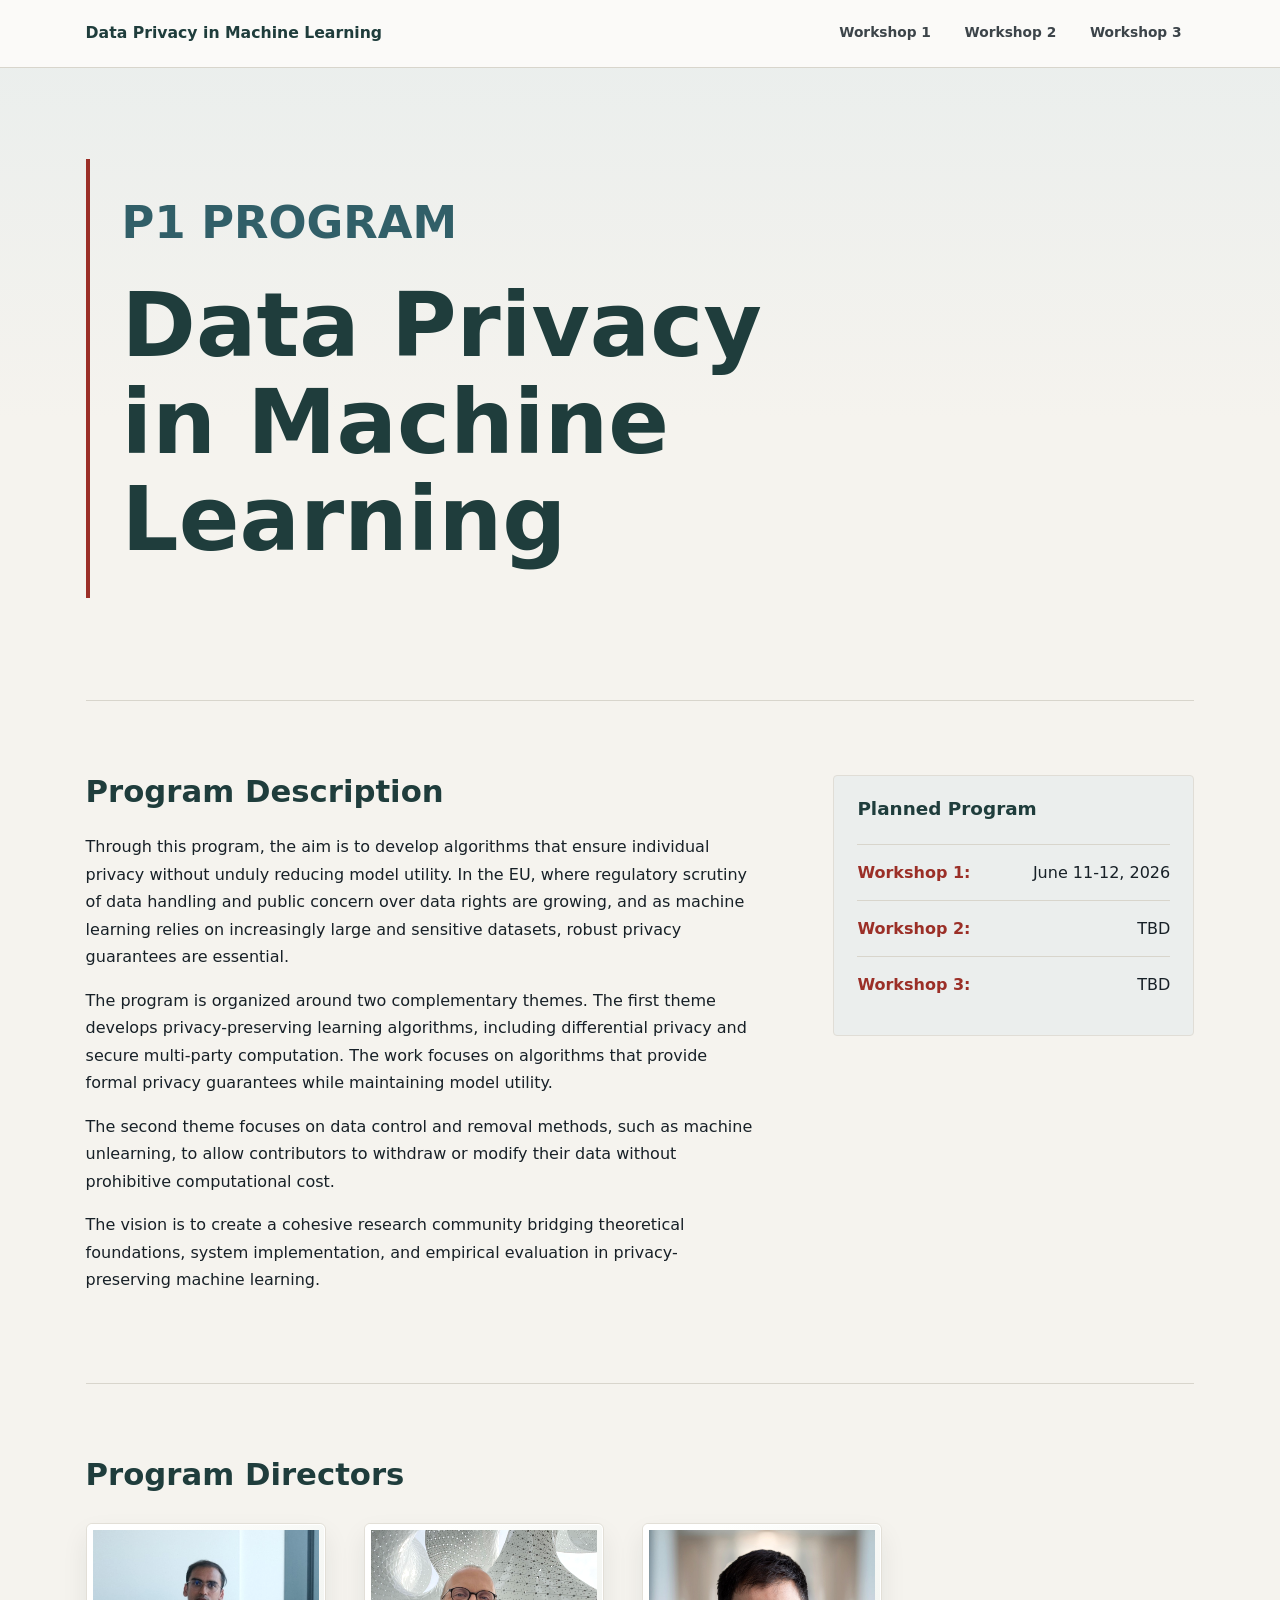
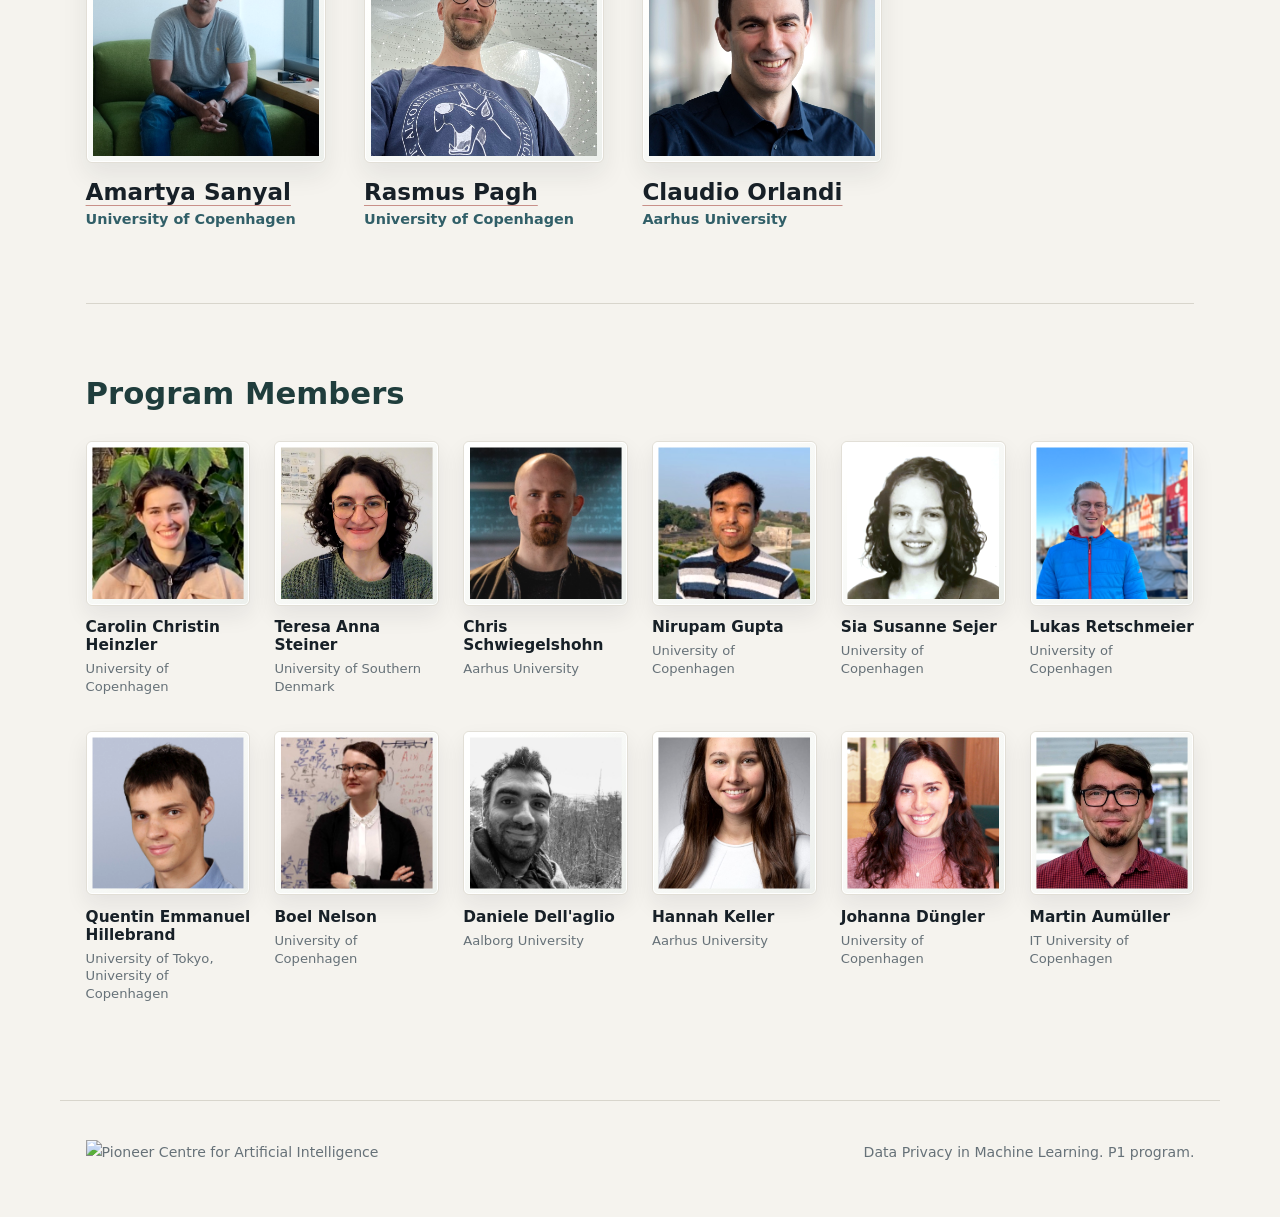
==== index.html @ f310399b "Publish P1 DPML website" ====
<!doctype html>
<html lang="en">
  <head>
    <meta charset="utf-8">
    <meta name="viewport" content="width=device-width, initial-scale=1">
    <title>Data Privacy in Machine Learning</title>
    <link rel="stylesheet" href="assets/styles.css">
  </head>
  <body>
    <header class="site-header">
      <nav class="nav" aria-label="Primary navigation">
        <a class="brand" href="index.html">Data Privacy in Machine Learning</a>
        <div class="menu" aria-label="Workshops">
          <a href="workshops/workshop-1.html">Workshop 1</a>
          <a href="workshops/workshop-2.html">Workshop 2</a>
          <a href="workshops/workshop-3.html">Workshop 3</a>
        </div>
      </nav>
    </header>

    <main>
      <section class="hero">
        <p class="eyebrow"><a href="https://www.aicentre.dk/the-centre-p1">P1 Program</a></p>
        <h1>Data Privacy in Machine Learning</h1>
      </section>

      <section class="section two-column" aria-labelledby="program-description">
        <div>
          <h2 id="program-description">Program Description</h2>
          <p>
            Through this program, the aim is to develop algorithms that ensure individual privacy without unduly reducing model utility. In the EU, where regulatory scrutiny of data handling and public concern over data rights are growing, and as machine learning relies on increasingly large and sensitive datasets, robust privacy guarantees are essential.
          </p>
          <p>
            The program is organized around two complementary themes. The first theme develops privacy-preserving learning algorithms, including differential privacy and secure multi-party computation. The work focuses on algorithms that provide formal privacy guarantees while maintaining model utility.
          </p>
          <p>
            The second theme focuses on data control and removal methods, such as machine unlearning, to allow contributors to withdraw or modify their data without prohibitive computational cost.
          </p>
          <p>
            The vision is to create a cohesive research community bridging theoretical foundations, system implementation, and empirical evaluation in privacy-preserving machine learning.
          </p>
        </div>
        <aside aria-labelledby="program-facts">
          <h2 id="program-facts">Planned Program</h2>
          <ul class="plain-list">
            <li><strong>Workshop 1:</strong> June 11-12, 2026</li>
            <li><strong>Workshop 2:</strong> TBD</li>
            <li><strong>Workshop 3:</strong> TBD</li>
          </ul>
        </aside>
      </section>

      <section class="section" aria-labelledby="directors">
        <h2 id="directors">Program Directors</h2>
        <div class="director-grid">
          <article class="director">
            <img src="assets/people/amartya-sanyal.jpg" alt="Amartya Sanyal">
            <h3><a href="https://amartya18x.github.io/">Amartya Sanyal</a></h3>
            <p>University of Copenhagen</p>
          </article>
          <article class="director">
            <img src="assets/people/rasmus-pagh.jpg" alt="Rasmus Pagh">
            <h3><a href="https://rasmuspagh.net/">Rasmus Pagh</a></h3>
            <p>University of Copenhagen</p>
          </article>
          <article class="director">
            <img src="assets/people/claudio-orlandi.jpg" alt="Claudio Orlandi">
            <h3><a href="https://users-cs.au.dk/orlandi/">Claudio Orlandi</a></h3>
            <p>Aarhus University</p>
          </article>
        </div>
      </section>

      <section class="section" aria-labelledby="members">
        <h2 id="members">Program Members</h2>
        <div class="member-grid" data-randomize-members>
          <article class="member">
            <img src="assets/people/boel-nelson.jpg" alt="Boel Nelson">
            <div><h3>Boel Nelson</h3><p>University of Copenhagen</p></div>
          </article>
          <article class="member">
            <img src="assets/people/carolin-christin-heinzler.jpg" alt="Carolin Christin Heinzler">
            <div><h3>Carolin Christin Heinzler</h3><p>University of Copenhagen</p></div>
          </article>
          <article class="member">
            <img src="assets/people/chris-schwiegelshohn.jpg" alt="Chris Schwiegelshohn">
            <div><h3>Chris Schwiegelshohn</h3><p>Aarhus University</p></div>
          </article>
          <article class="member">
            <img src="assets/people/daniele-dellaglio.jpg" alt="Daniele Dell'aglio">
            <div><h3>Daniele Dell'aglio</h3><p>Aalborg University</p></div>
          </article>
          <article class="member">
            <img src="assets/people/hannah-keller.jpg" alt="Hannah Keller">
            <div><h3>Hannah Keller</h3><p>Aarhus University</p></div>
          </article>
          <article class="member">
            <img src="assets/people/johanna-dungler.png" alt="Johanna Duengler">
            <div><h3>Johanna D&uuml;ngler</h3><p>University of Copenhagen</p></div>
          </article>
          <article class="member">
            <img src="assets/people/lukas-retschmeier.png" alt="Lukas Retschmeier">
            <div><h3>Lukas Retschmeier</h3><p>University of Copenhagen</p></div>
          </article>
          <article class="member">
            <img src="assets/people/martin-aumuller.jpg" alt="Martin Aumueller">
            <div><h3>Martin Aum&uuml;ller</h3><p>IT University of Copenhagen</p></div>
          </article>
          <article class="member">
            <img src="assets/people/nirupam-gupta.jpg" alt="Nirupam Gupta">
            <div><h3>Nirupam Gupta</h3><p>University of Copenhagen</p></div>
          </article>
          <article class="member">
            <img src="assets/people/quentin-emmanuel-hillebrand.jpg" alt="Quentin Emmanuel Hillebrand">
            <div><h3>Quentin Emmanuel Hillebrand</h3><p>University of Tokyo, University of Copenhagen</p></div>
          </article>
          <article class="member">
            <img src="assets/people/sia-susanne-sejer.jpg" alt="Sia Susanne Sejer">
            <div><h3>Sia Susanne Sejer</h3><p>University of Copenhagen</p></div>
          </article>
          <article class="member">
            <img src="assets/people/teresa-anna-steiner.jpg" alt="Teresa Anna Steiner">
            <div><h3>Teresa Anna Steiner</h3><p>University of Southern Denmark</p></div>
          </article>
        </div>
      </section>

    </main>

    <footer class="footer">
      <img class="footer-logo" src="https://media.licdn.com/dms/image/sync/v2/D4E27AQHSEIKapRSCYQ/articleshare-shrink_800/B4EZ2wB6bpIcAI-/0/1776774785412?e=2147483647&amp;v=beta&amp;t=bI_dzwOwftKAzQKsK8xwk6hrCPCp78a0L--nVTw03iE" alt="Pioneer Centre for Artificial Intelligence">
      <p>Data Privacy in Machine Learning. P1 program.</p>
    </footer>
    <script>
      (function () {
        const grid = document.querySelector("[data-randomize-members]");
        if (!grid) return;

        const members = Array.from(grid.children);
        for (let index = members.length - 1; index > 0; index -= 1) {
          const swapIndex = Math.floor(Math.random() * (index + 1));
          [members[index], members[swapIndex]] = [members[swapIndex], members[index]];
        }

        members.forEach((member) => grid.appendChild(member));
      })();
    </script>
  </body>
</html>
---- assets/styles.css ----
:root {
  color-scheme: light;
  --bg: #f5f3ee;
  --text: #172027;
  --muted: #667178;
  --line: #d8d5cc;
  --accent: #9b2f27;
  --accent-quiet: #315f68;
  --soft: #ebe8df;
  --ice: #dfe9eb;
  --pine: #1f3d3c;
  --white: #ffffff;
}

* {
  box-sizing: border-box;
}

body {
  margin: 0;
  background:
    linear-gradient(180deg, rgba(223, 233, 235, 0.55) 0, rgba(245, 243, 238, 0) 420px),
    var(--bg);
  color: var(--text);
  font-family: ui-sans-serif, system-ui, -apple-system, BlinkMacSystemFont, "Segoe UI", sans-serif;
  font-size: 16px;
  line-height: 1.72;
  font-kerning: normal;
  text-rendering: optimizeLegibility;
}

a {
  color: inherit;
  text-decoration-color: color-mix(in srgb, var(--accent), transparent 62%);
  text-decoration-thickness: 1px;
  text-underline-offset: 0.2em;
}

a:hover {
  color: var(--accent);
}

.site-header {
  position: sticky;
  top: 0;
  z-index: 10;
  background: color-mix(in srgb, var(--bg), white 58%);
  border-bottom: 1px solid var(--line);
  backdrop-filter: blur(18px);
}

.nav {
  display: flex;
  align-items: center;
  justify-content: space-between;
  gap: 1.5rem;
  max-width: 1160px;
  margin: 0 auto;
  padding: 1rem 1.6rem;
}

.brand {
  color: var(--pine);
  font-size: 0.98rem;
  font-weight: 720;
  line-height: 1.2;
  text-decoration: none;
}

.menu {
  display: flex;
  flex-wrap: wrap;
  gap: 0.5rem;
  justify-content: flex-end;
}

.menu a {
  display: inline-flex;
  align-items: center;
  min-height: 2.1rem;
  padding: 0.28rem 0.74rem;
  border: 1px solid transparent;
  border-radius: 3px;
  background: transparent;
  color: color-mix(in srgb, var(--text), transparent 16%);
  font-size: 0.86rem;
  font-weight: 650;
  text-decoration: none;
  white-space: nowrap;
}

.menu a:hover,
.menu a[aria-current="page"] {
  background: var(--pine);
  border-color: var(--pine);
  color: #f9f7f0;
}

main {
  max-width: 1160px;
  margin: 0 auto;
  padding: 5.7rem 1.6rem 6.1rem;
}

.hero {
  position: relative;
  max-width: 980px;
  margin-bottom: 6.4rem;
  padding: 1.6rem 0 1.9rem 2rem;
  border-left: 4px solid var(--accent);
}

.eyebrow {
  margin: 0 0 1rem;
  color: var(--accent-quiet);
  font-size: clamp(1.32rem, 3.5vw, 2.9rem);
  font-weight: 780;
  letter-spacing: 0;
  text-transform: uppercase;
}

.eyebrow a {
  color: inherit;
  text-decoration: none;
}

.eyebrow a:hover {
  color: var(--accent);
}

h1,
h2,
h3 {
  line-height: 1.08;
  letter-spacing: 0;
}

h1 {
  margin: 0;
  color: var(--pine);
  font-size: clamp(2.65rem, 7vw, 5.8rem);
  font-weight: 740;
  max-width: 11.2ch;
}

h2 {
  margin: 0 0 1.55rem;
  color: var(--pine);
  font-size: clamp(1.45rem, 2.4vw, 2.05rem);
  font-weight: 720;
}

h3 {
  margin: 0 0 0.35rem;
  font-size: 1.05rem;
  font-weight: 720;
}

.lede {
  max-width: 720px;
  margin: 1.8rem 0 0;
  color: #435158;
  font-size: clamp(1.08rem, 1.7vw, 1.28rem);
  line-height: 1.58;
}

.section {
  padding-top: 4.6rem;
  margin-top: 4.6rem;
  border-top: 1px solid var(--line);
}

.section > p {
  max-width: 780px;
}

.section p {
  margin-top: 0;
}

.two-column {
  display: grid;
  grid-template-columns: minmax(0, 1.3fr) minmax(260px, 0.7fr);
  gap: 4.8rem;
  align-items: start;
}

.two-column aside {
  padding: 1.45rem;
  background: color-mix(in srgb, var(--ice), transparent 52%);
  border: 1px solid color-mix(in srgb, var(--line), white 20%);
  border-radius: 4px;
}

.two-column aside h2 {
  font-size: 1.15rem;
}

.plain-list {
  list-style: none;
  margin: 0;
  padding: 0;
}

.plain-list li {
  display: flex;
  justify-content: space-between;
  gap: 1.5rem;
  padding: 0.86rem 0;
  border-top: 1px solid var(--line);
}

.plain-list strong {
  color: var(--accent);
  font-weight: 760;
}

.people-list {
  display: grid;
  gap: 1.25rem;
  margin-top: 1.5rem;
}

.director-grid {
  display: grid;
  grid-template-columns: repeat(3, minmax(0, 240px));
  gap: 2.4rem;
  margin-top: 2rem;
  justify-content: start;
}

.director {
  min-width: 0;
}

.director,
.member {
  position: relative;
}

.director img {
  display: block;
  width: 100%;
  aspect-ratio: 1;
  padding: 0.38rem;
  border: 1px solid color-mix(in srgb, var(--line), white 10%);
  border-radius: 6px;
  background:
    linear-gradient(135deg, rgba(255, 255, 255, 0.84), rgba(223, 233, 235, 0.48)),
    var(--soft);
  object-fit: cover;
  filter: saturate(0.96) contrast(1.04) brightness(1.01);
  box-shadow:
    inset 0 0 0 1px rgba(255, 255, 255, 0.72),
    0 12px 26px rgba(23, 32, 39, 0.08);
  transition: filter 180ms ease, transform 180ms ease, box-shadow 180ms ease, border-color 180ms ease;
}

.director img:hover {
  border-color: color-mix(in srgb, var(--accent-quiet), white 42%);
  filter: saturate(1.03) contrast(1.05) brightness(1.02);
  transform: translateY(-3px);
  box-shadow:
    inset 0 0 0 1px rgba(255, 255, 255, 0.8),
    0 20px 38px rgba(23, 32, 39, 0.12);
}

.director h3 {
  margin: 1.05rem 0 0.18rem;
  color: var(--text);
  font-size: clamp(1.22rem, 1.8vw, 1.55rem);
  font-weight: 760;
  line-height: 1.08;
}

.director h3 a {
  color: inherit;
  text-decoration-color: color-mix(in srgb, var(--accent), transparent 50%);
}

.director h3 a:hover {
  color: var(--accent);
}

.director p {
  margin: 0.3rem 0 0;
  color: var(--accent-quiet);
  font-size: 0.9rem;
  font-weight: 680;
  line-height: 1.35;
}

.person {
  display: grid;
  grid-template-columns: 92px minmax(0, 1fr);
  gap: 1rem;
  align-items: center;
  padding-top: 1.25rem;
  border-top: 1px solid var(--line);
}

.person-photo {
  width: 92px;
  height: 92px;
  background: var(--soft);
  border: 1px solid var(--line);
  border-radius: 1px;
}

.person-photo {
  display: block;
  object-fit: cover;
}

.placeholder-photo {
  object-fit: contain;
}

.person p {
  margin: 0;
  color: var(--muted);
  font-size: 0.95rem;
}

.member-grid {
  display: grid;
  grid-template-columns: repeat(auto-fit, minmax(150px, 1fr));
  gap: 2.2rem 1.5rem;
  margin-top: 1.9rem;
}

.member img {
  display: block;
  width: 100%;
  aspect-ratio: 1;
  padding: 0.34rem;
  border: 1px solid color-mix(in srgb, var(--line), white 10%);
  border-radius: 6px;
  background:
    linear-gradient(135deg, rgba(255, 255, 255, 0.84), rgba(223, 233, 235, 0.48)),
    var(--soft);
  object-fit: cover;
  filter: saturate(0.96) contrast(1.04) brightness(1.01);
  box-shadow:
    inset 0 0 0 1px rgba(255, 255, 255, 0.72),
    0 10px 22px rgba(23, 32, 39, 0.075);
  transition: filter 180ms ease, transform 180ms ease, box-shadow 180ms ease, border-color 180ms ease;
}

.member img:hover {
  border-color: color-mix(in srgb, var(--accent-quiet), white 42%);
  filter: saturate(1.03) contrast(1.05) brightness(1.02);
  transform: translateY(-3px);
  box-shadow:
    inset 0 0 0 1px rgba(255, 255, 255, 0.8),
    0 18px 32px rgba(23, 32, 39, 0.11);
}

.member .placeholder-photo {
  object-fit: contain;
}

.member h3 {
  margin: 0.85rem 0 0;
  font-size: 0.96rem;
  font-weight: 760;
  line-height: 1.16;
}

.member p {
  margin: 0.32rem 0 0;
  color: var(--muted);
  font-size: 0.82rem;
  line-height: 1.35;
}

.workshop-links {
  display: grid;
  gap: 0;
  max-width: 760px;
  margin: 1.5rem 0 0;
  border-top: 1px solid var(--line);
}

.workshop-links a {
  display: flex;
  justify-content: space-between;
  gap: 1rem;
  padding: 1rem 0.2rem;
  border-bottom: 1px solid var(--line);
  text-decoration: none;
}

.workshop-links a:hover {
  color: var(--accent);
}

.workshop-links span {
  color: var(--muted);
}

.meta {
  margin: 1rem 0 0;
  color: var(--accent-quiet);
  font-size: 1.05rem;
  font-weight: 680;
}

.agenda {
  display: grid;
  max-width: 760px;
  border-top: 1px solid var(--line);
}

.agenda-row {
  display: grid;
  grid-template-columns: 150px minmax(0, 1fr);
  gap: 1rem;
  padding: 0.95rem 0.2rem;
  border-bottom: 1px solid var(--line);
}

.agenda-row time,
.agenda-row span:first-child {
  color: var(--muted);
}

.footer {
  display: flex;
  align-items: flex-end;
  justify-content: space-between;
  gap: 2rem;
  max-width: 1160px;
  margin: 0 auto;
  padding: 2.4rem 1.6rem 3.3rem;
  border-top: 1px solid var(--line);
  color: var(--muted);
  font-size: 0.88rem;
}

.footer-logo {
  display: block;
  width: min(310px, 100%);
  height: auto;
}

.footer p {
  margin: 0;
}

@media (max-width: 760px) {
  .nav {
    align-items: flex-start;
    flex-direction: column;
  }

  .menu {
    justify-content: flex-start;
  }

  main {
    padding-top: 3rem;
  }

  .hero {
    margin-bottom: 4.6rem;
    padding-left: 1.2rem;
  }

  .two-column {
    grid-template-columns: 1fr;
    gap: 2rem;
  }

  .director-grid {
    grid-template-columns: minmax(0, 360px);
    gap: 2rem;
  }

  .director-grid,
  .member-grid {
    justify-content: start;
  }

  .person {
    grid-template-columns: 76px minmax(0, 1fr);
  }

  .person-photo {
    width: 76px;
    height: 76px;
  }

  .member-grid {
    grid-template-columns: repeat(3, minmax(0, 1fr));
  }

  .agenda-row {
    grid-template-columns: 1fr;
    gap: 0.15rem;
  }

  .footer {
    align-items: flex-start;
    flex-direction: column;
  }
}

@media (max-width: 500px) {
  .member-grid {
    grid-template-columns: repeat(2, minmax(0, 1fr));
  }
}
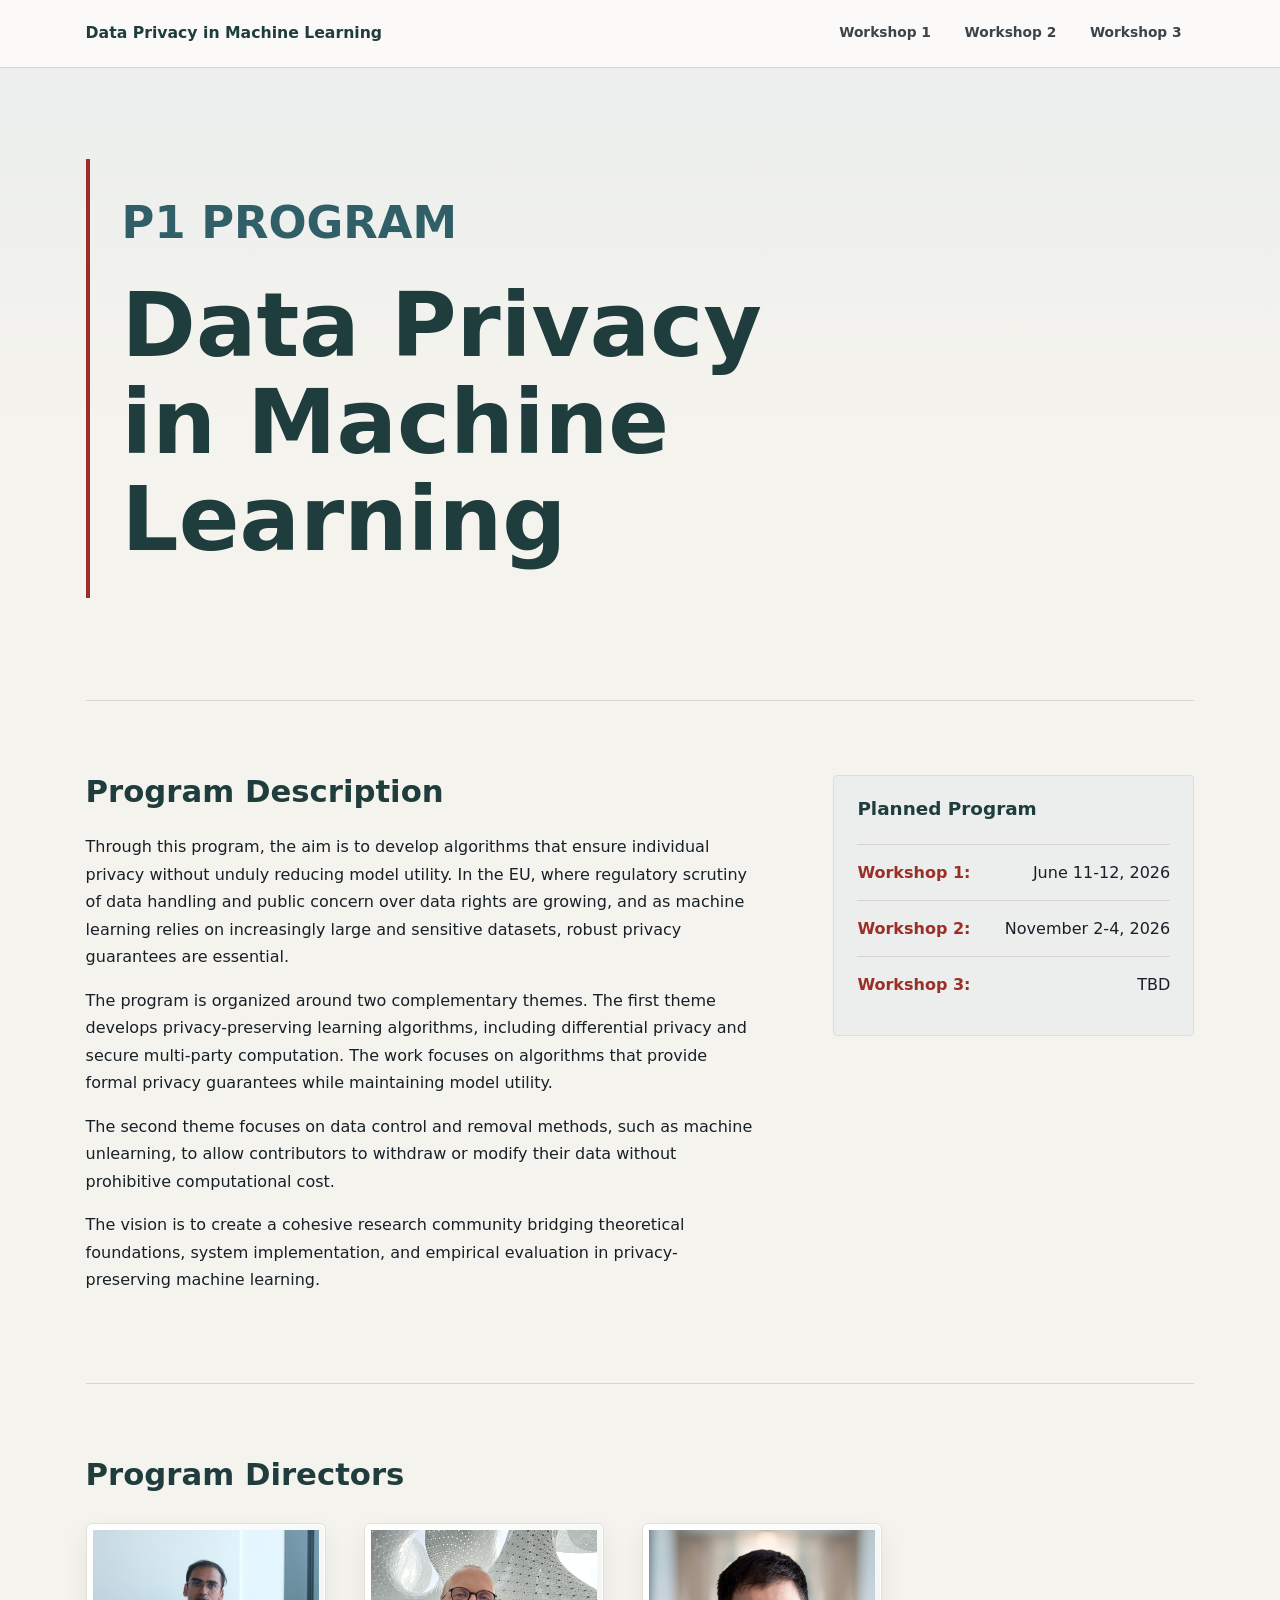
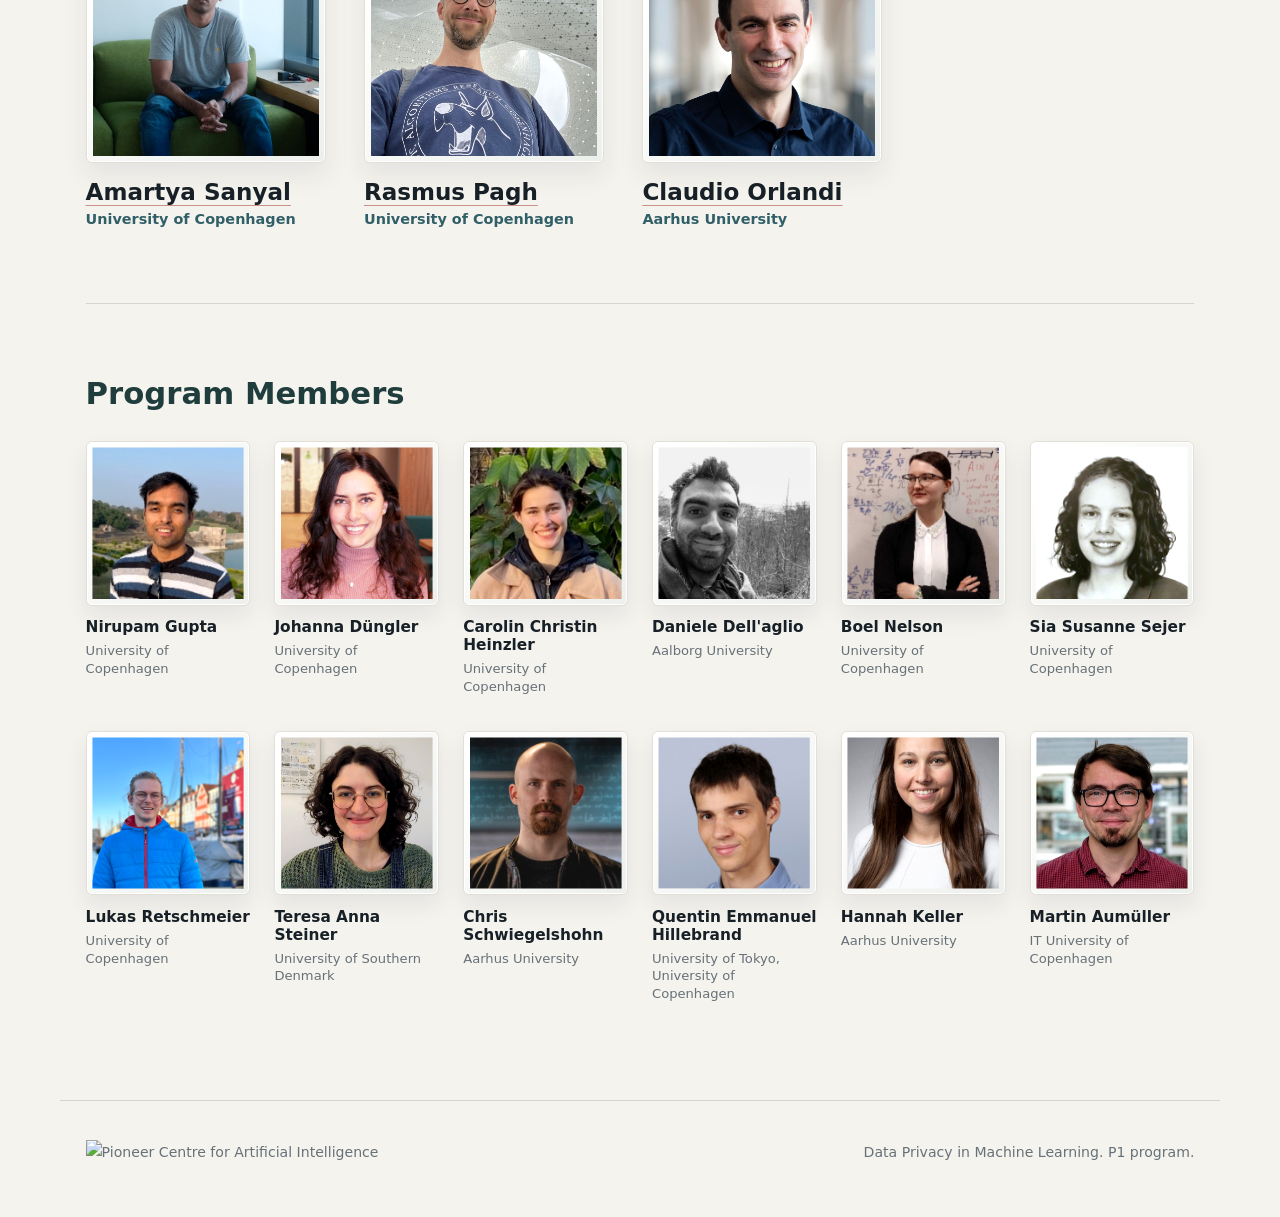
==== commit c6527a60: "workshop2" ====
--- a/index.html
+++ b/index.html
@@ -44,7 +44,7 @@
           <h2 id="program-facts">Planned Program</h2>
           <ul class="plain-list">
             <li><strong>Workshop 1:</strong> June 11-12, 2026</li>
-            <li><strong>Workshop 2:</strong> TBD</li>
+            <li><strong>Workshop 2:</strong> November 2-4, 2026</li>
             <li><strong>Workshop 3:</strong> TBD</li>
           </ul>
         </aside>
--- a/assets/styles.css
+++ b/assets/styles.css
@@ -143,6 +143,12 @@
   max-width: 11.2ch;
 }
 
+.workshop-title {
+  max-width: 24ch;
+  font-size: clamp(2.5rem, 5vw, 4.7rem);
+  line-height: 1.04;
+}
+
 h2 {
   margin: 0 0 1.55rem;
   color: var(--pine);
@@ -176,6 +182,51 @@
 
 .section p {
   margin-top: 0;
+}
+
+.workshop-page .hero {
+  max-width: 1040px;
+  margin-bottom: 5.2rem;
+}
+
+.workshop-page .section {
+  padding-top: 3.8rem;
+  margin-top: 3.8rem;
+}
+
+.workshop-page .section > p,
+.workshop-page .section > ul {
+  max-width: 800px;
+}
+
+.workshop-page ul {
+  margin: 0.2rem 0 1.6rem;
+  padding-left: 1.15rem;
+}
+
+.workshop-page li {
+  padding-left: 0.1rem;
+  margin: 0.28rem 0;
+}
+
+.primary-link {
+  display: inline-flex;
+  align-items: center;
+  min-height: 2.55rem;
+  padding: 0.38rem 0.9rem;
+  border: 1px solid var(--pine);
+  border-radius: 4px;
+  background: var(--pine);
+  color: #f9f7f0;
+  font-weight: 720;
+  line-height: 1.2;
+  text-decoration: none;
+}
+
+.primary-link:hover {
+  background: var(--accent);
+  border-color: var(--accent);
+  color: #fffaf4;
 }
 
 .two-column {
@@ -412,17 +463,81 @@
   border-top: 1px solid var(--line);
 }
 
+.schedule {
+  display: grid;
+  gap: 2.8rem;
+  max-width: 820px;
+}
+
+.schedule-day h3 {
+  margin-bottom: 0.85rem;
+  color: var(--accent);
+  font-size: 1.12rem;
+}
+
 .agenda-row {
   display: grid;
   grid-template-columns: 150px minmax(0, 1fr);
   gap: 1rem;
-  padding: 0.95rem 0.2rem;
+  align-items: baseline;
+  padding: 0.82rem 0.2rem;
   border-bottom: 1px solid var(--line);
 }
 
 .agenda-row time,
 .agenda-row span:first-child {
   color: var(--muted);
+  font-variant-numeric: tabular-nums;
+}
+
+.agenda-item {
+  display: flex;
+  flex-wrap: wrap;
+  gap: 0.35rem;
+  align-items: baseline;
+}
+
+.agenda-item strong {
+  font-weight: 760;
+}
+
+.agenda-item .agenda-label {
+  color: var(--accent);
+  font-size: 0.82rem;
+  font-weight: 780;
+  text-transform: uppercase;
+}
+
+.agenda-speaker {
+  color: var(--accent-quiet);
+  font-size: 0.94rem;
+  font-style: italic;
+  font-weight: 520;
+}
+
+.speaker-grid {
+  grid-template-columns: repeat(3, minmax(0, 220px));
+  gap: 2.8rem;
+}
+
+.venue-details {
+  max-width: 820px;
+}
+
+.map-link {
+  display: block;
+  text-decoration: none;
+}
+
+.map {
+  display: block;
+  width: 100%;
+  margin: 1.2rem 0 0.85rem;
+  border: 1px solid var(--line);
+  border-radius: 4px;
+  background: var(--soft);
+  aspect-ratio: 41 / 18;
+  object-fit: cover;
 }
 
 .footer {
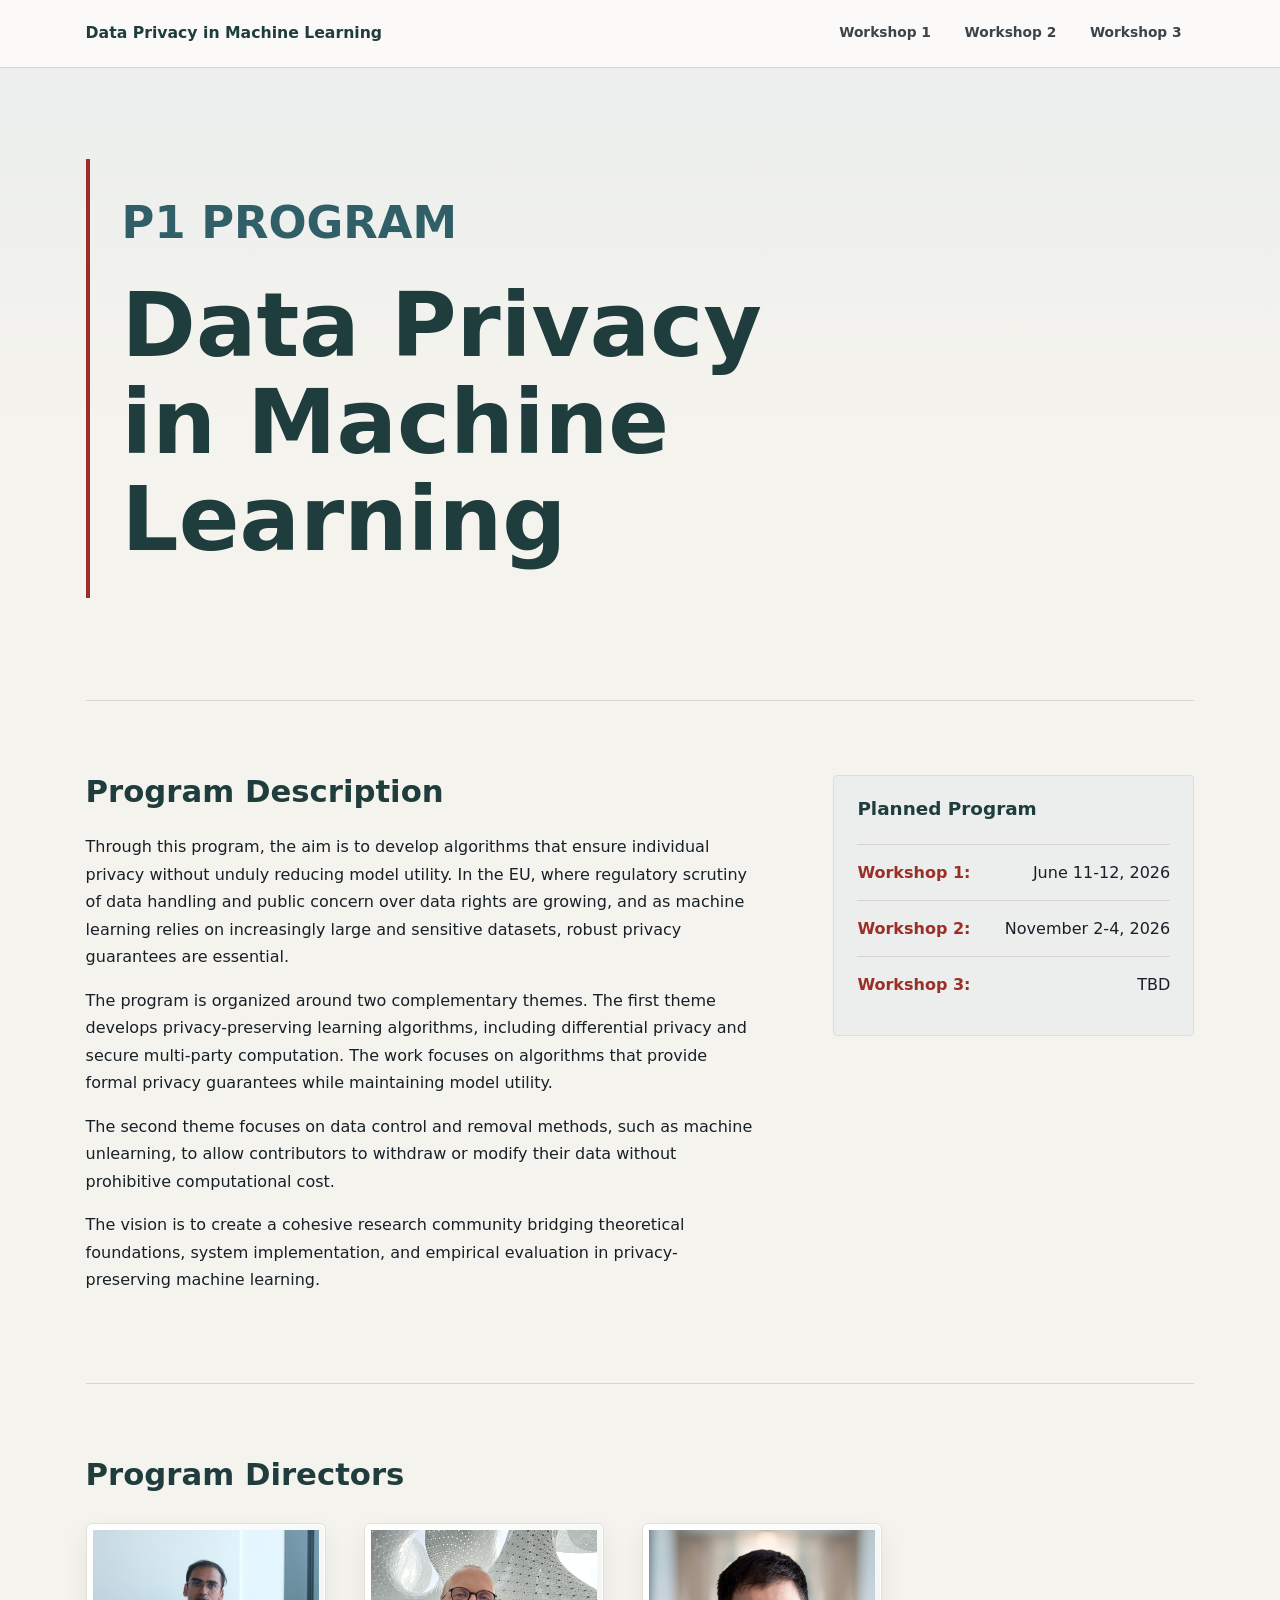
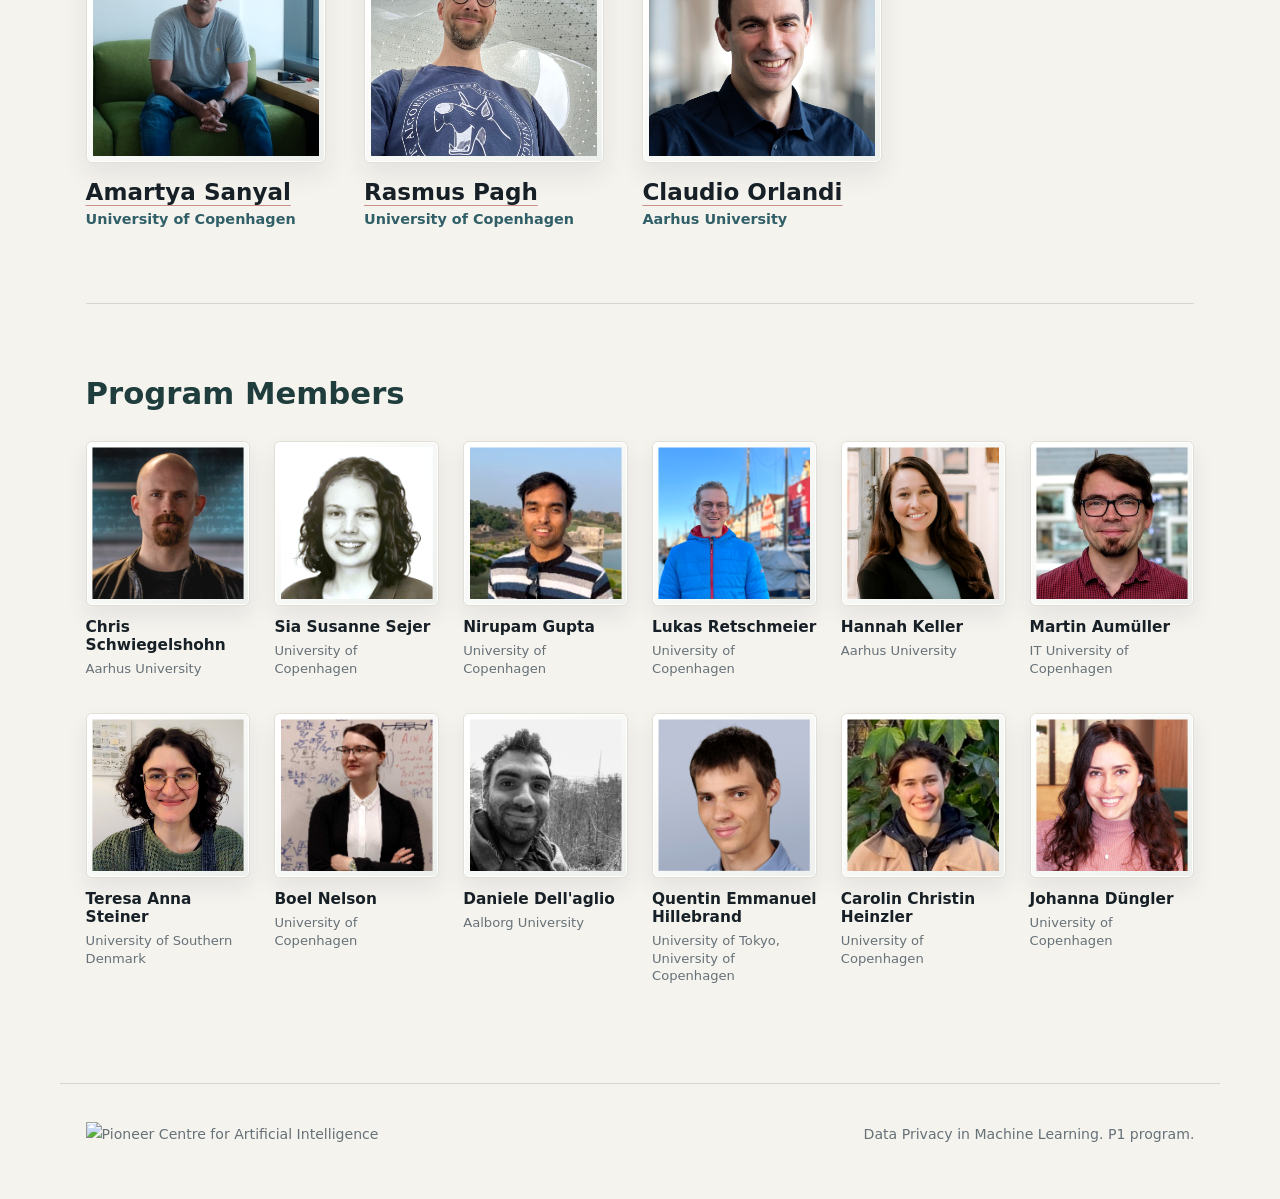
==== commit 374d78cf: "agenda and organizers" ====
--- a/index.html
+++ b/index.html
@@ -91,7 +91,7 @@
             <div><h3>Daniele Dell'aglio</h3><p>Aalborg University</p></div>
           </article>
           <article class="member">
-            <img src="assets/people/hannah-keller.jpg" alt="Hannah Keller">
+            <img src="assets/people/hannah-keller1.jpg" alt="Hannah Keller">
             <div><h3>Hannah Keller</h3><p>Aarhus University</p></div>
           </article>
           <article class="member">
